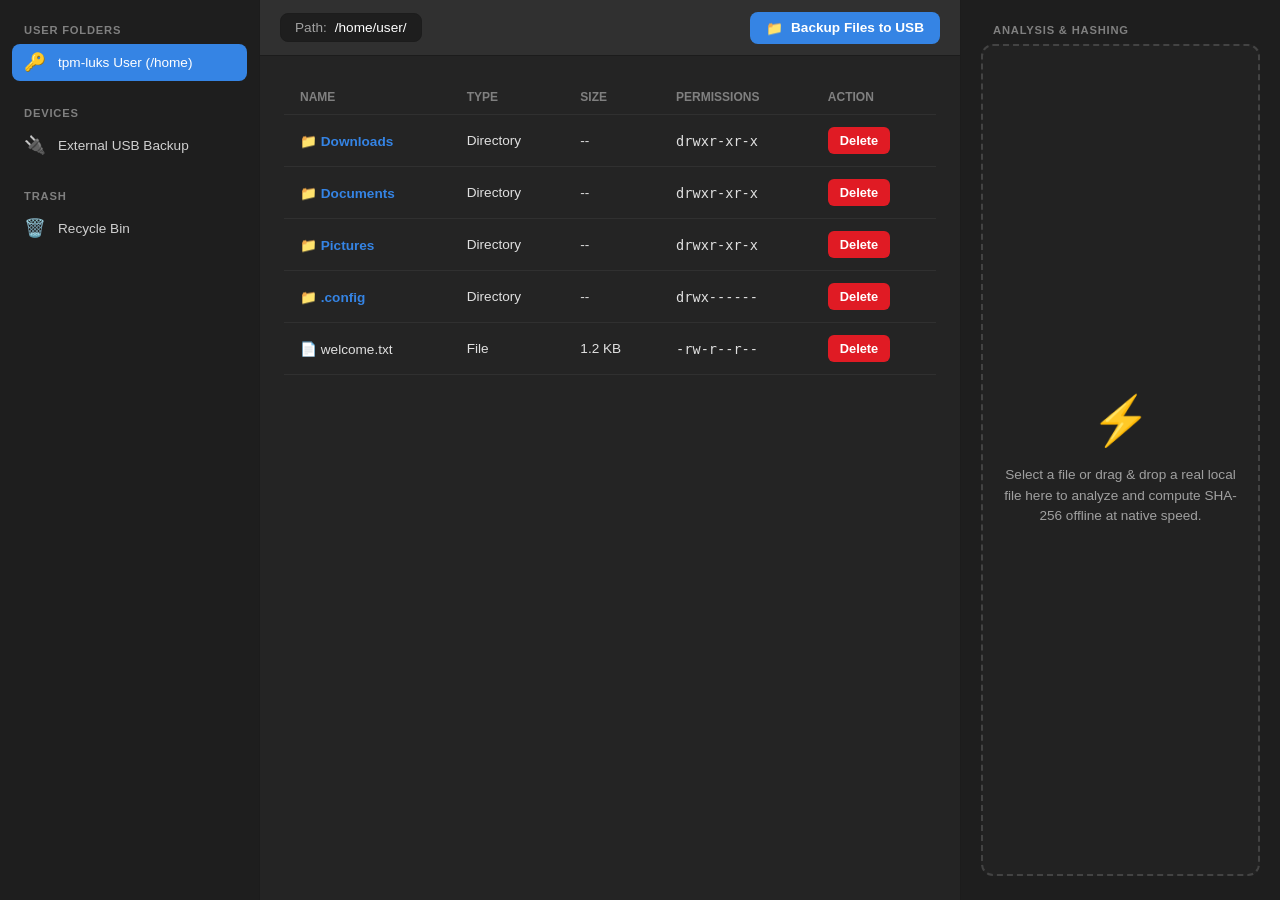
==== app/src/main/assets/files/index.html @ f73523fe "Initial commit: Anodyne Desktop Android container with multi-webview tab multitasking, AMOLED trackp" ====
<!DOCTYPE html>
<html lang="en">
<head>
    <meta charset="UTF-8">
    <meta name="viewport" content="width=device-width, initial-scale=1.0">
    <title>Files | Anodyne File Viewer</title>
    <link rel="stylesheet" href="style.css">
    <script src="qrc:///qtwebchannel/qwebchannel.js"></script>
</head>
<body>
    <div class="files-app-container">
        <!-- Sidebar Navigation -->
        <aside class="files-sidebar">
            <div class="section-title">User Folders</div>
            <ul class="drive-list">
                <li id="sb-user-home" class="active" onclick="switchDirectory('user-home')">
                    <span class="icon">🔑</span>
                    <span class="label">tpm-luks User (/home)</span>
                </li>
            </ul>

            <div class="section-title">Devices</div>
            <ul class="drive-list">
                <li id="sb-external-usb" onclick="switchDirectory('external-usb')">
                    <span class="icon">🔌</span>
                    <span class="label">External USB Backup</span>
                </li>
            </ul>

            <div class="section-title">Trash</div>
            <ul class="drive-list">
                <li id="sb-recycle-bin" onclick="switchDirectory('recycle-bin')">
                    <span class="icon">🗑️</span>
                    <span class="label">Recycle Bin</span>
                </li>
            </ul>
        </aside>

        <!-- Main Explorer Area -->
        <main class="files-main">
            <header class="explorer-header">
                <div class="path-bar">
                    <span>Path:</span>
                    <span id="current-path" class="path-text">/var/lib/anodyne/rootfs/</span>
                </div>
                <button class="btn btn-primary" onclick="triggerBackupJob()">
                    <span class="btn-icon">📁</span> Backup Files to USB
                </button>
            </header>

            <!-- File Grid/List -->
            <section class="explorer-content">
                <table class="files-table">
                    <thead>
                        <tr>
                            <th>Name</th>
                            <th>Type</th>
                            <th>Size</th>
                            <th>Permissions</th>
                            <th>Action</th>
                        </tr>
                    </thead>
                    <tbody id="files-list-body">
                        <!-- Populated dynamically via JS -->
                    </tbody>
                </table>
            </section>

            <!-- Task Telemetry Footer -->
            <footer id="files-telemetry-footer" class="files-footer hidden">
                <div class="footer-job-details">
                    <span class="job-lbl">Async System Copy Job</span>
                    <span id="footer-job-id" class="job-id">ID: ----</span>
                </div>
                <div class="footer-progress-track">
                    <div id="footer-progress-fill" class="footer-progress-fill" style="width: 0%"></div>
                </div>
                <div class="footer-status-row" style="display: flex; justify-content: space-between; align-items: center; width: 100%;">
                    <div>
                        <span id="footer-percentage-text">0% Completed</span>
                        <span id="footer-status-msg" style="margin-left: 10px;">Executing File Worker...</span>
                    </div>
                    <div class="job-controls">
                        <button id="btn-pause" class="btn btn-secondary btn-sm" onclick="controlJob('pause')">Pause</button>
                        <button id="btn-resume" class="btn btn-secondary btn-sm hidden" onclick="controlJob('resume')">Resume</button>
                        <button id="btn-cancel" class="btn btn-danger btn-sm" onclick="controlJob('cancel')">Cancel</button>
                    </div>
                </div>
            </footer>
        </main>

        <!-- File Details & Analysis Sidebar -->
        <aside class="details-sidebar" id="details-sidebar">
            <div class="section-title">Analysis & Hashing</div>
            
            <!-- Empty State / Dropzone -->
            <div id="details-empty-state" class="details-empty-state">
                <div class="drop-icon">⚡</div>
                <p class="drop-label">Select a file or drag & drop a real local file here to analyze and compute SHA-256 offline at native speed.</p>
            </div>

            <!-- Details Content -->
            <div id="details-active-state" class="details-active-state hidden">
                <div class="details-card">
                    <div class="detail-row">
                        <span class="detail-label">Name:</span>
                        <span id="detail-name" class="detail-value">--</span>
                    </div>
                    <div class="detail-row">
                        <span class="detail-label">Type:</span>
                        <span id="detail-type" class="detail-value">--</span>
                    </div>
                    <div class="detail-row">
                        <span class="detail-label">Size:</span>
                        <span id="detail-size" class="detail-value">--</span>
                    </div>
                    <div class="detail-row">
                        <span class="detail-label">Permissions:</span>
                        <span id="detail-perms" class="detail-value"><code>--</code></span>
                    </div>
                </div>

                <!-- Hash Controls -->
                <div class="hash-section">
                    <button class="btn btn-primary" id="btn-calculate-hash" onclick="calculateFileHash()" style="width: 100%; justify-content: center; margin-top: 15px;">
                        ⚡ Calculate Checksum (WASM)
                    </button>
                    <div id="hash-status" class="hash-status-msg" style="margin-top: 10px; font-size: 0.9em; color: #ffcc00; text-align: center;">Initializing WASM engine...</div>
                    <div id="hash-result-box" class="hash-result-box hidden" style="margin-top: 12px; border-top: 1px solid rgba(255,255,255,0.1); padding-top: 12px;">
                        <div class="hash-label" style="font-size: 0.85em; color: #a0a0a0; margin-bottom: 6px;">SHA-256 Checksum:</div>
                        <textarea id="hash-value" class="hash-value-area" readonly style="width: 100%; height: 60px; background: rgba(0,0,0,0.2); border: 1px solid rgba(255,255,255,0.1); color: #4caf50; font-family: monospace; font-size: 0.85em; padding: 6px; border-radius: 4px; resize: none; box-sizing: border-box; outline: none; word-break: break-all;"></textarea>
                        <div class="hash-duration" style="font-size: 0.8em; color: #a0a0a0; margin-top: 4px; text-align: right;">Duration: <span id="hash-duration-val" style="font-weight: bold; color: white;">--</span> ms</div>
                    </div>
                </div>
            </div>
        </aside>
    </div>

    <script src="script.js"></script>
</body>
</html>
---- app/src/main/assets/files/style.css ----
* {
    box-sizing: border-box;
    margin: 0;
    padding: 0;
}

body {
    background-color: #242424;
    color: #ffffff;
    font-family: Cantarell, -apple-system, BlinkMacSystemFont, "Segoe UI", Roboto, Helvetica, Arial, sans-serif;
    overflow: hidden;
    height: 100vh;
}

.files-app-container {
    display: flex;
    height: 100vh;
    width: 100vw;
}

/* Sidebar Styling - Gnome Style */
.files-sidebar {
    width: 260px;
    background-color: #1e1e1e;
    border-right: 1px solid #1c1c1c;
    padding: 24px 12px;
    display: flex;
    flex-direction: column;
    flex-shrink: 0;
}

.section-title {
    font-size: 0.7rem;
    color: #808080;
    text-transform: uppercase;
    letter-spacing: 0.8px;
    margin-bottom: 8px;
    margin-left: 12px;
    font-weight: 700;
}

.drive-list {
    list-style: none;
    margin-bottom: 24px;
}

.drive-list li {
    display: flex;
    align-items: center;
    gap: 12px;
    padding: 8px 12px;
    border-radius: 8px;
    cursor: pointer;
    margin-bottom: 2px;
    transition: background-color 0.15s, color 0.15s;
    color: #d0d0d0;
}

.drive-list li:hover {
    background-color: #2d2d2d;
    color: #ffffff;
}

.drive-list li.active {
    background-color: #3584e4;
    color: #ffffff;
}

.drive-list li.active .label {
    color: #ffffff;
}

.drive-list li .icon {
    font-size: 1.1rem;
}

.drive-list li .label {
    font-size: 0.85rem;
    font-weight: 500;
    color: #d0d0d0;
}

/* Main Explorer Pane - Gnome Nautilus Style */
.files-main {
    flex-grow: 1;
    display: flex;
    flex-direction: column;
    height: 100%;
    background-color: #242424;
}

.explorer-header {
    height: 56px;
    border-bottom: 1px solid #1c1c1c;
    display: flex;
    align-items: center;
    justify-content: space-between;
    padding: 0 20px;
    background-color: #303030;
    flex-shrink: 0;
}

.path-bar {
    display: flex;
    align-items: center;
    gap: 8px;
    font-size: 0.85rem;
    color: #a0a0a0;
    background-color: #1e1e1e;
    padding: 6px 14px;
    border-radius: 8px;
    border: 1px solid #1c1c1c;
}

.path-text {
    font-family: Cantarell, "Segoe UI", sans-serif;
    color: #ffffff;
    font-weight: 500;
}

.btn {
    border: none;
    border-radius: 8px;
    padding: 8px 16px;
    font-size: 0.85rem;
    font-weight: 600;
    cursor: pointer;
    display: flex;
    align-items: center;
    gap: 8px;
    transition: background-color 0.15s, transform 0.1s;
}

.btn:active {
    transform: scale(0.98);
}

.btn-primary {
    background-color: #3584e4;
    color: #ffffff;
}

.btn-primary:hover {
    background-color: #1c71d8;
}

/* Table explorer styling */
.explorer-content {
    flex-grow: 1;
    overflow-y: auto;
    padding: 24px;
}

.files-table {
    width: 100%;
    border-collapse: collapse;
    text-align: left;
}

.files-table th {
    color: #808080;
    font-size: 0.75rem;
    text-transform: uppercase;
    font-weight: 700;
    padding: 10px 16px;
    border-bottom: 1px solid #303030;
}

.files-table td {
    padding: 12px 16px;
    font-size: 0.85rem;
    border-bottom: 1px solid #303030;
    color: #e0e0e0;
}

.files-table tr {
    cursor: pointer;
    transition: background-color 0.1s;
}

.files-table tr:hover td {
    background-color: #2d2d2d;
    color: #ffffff;
}

.files-table tr.folder td:first-child {
    color: #3584e4; /* Blue folder color matching Gnome standard */
    font-weight: 600;
}

.files-table tr.folder:hover td:first-child {
    color: #62a0ea;
}

/* Footer Status Bar for Telemetry */
.files-footer {
    background-color: #303030;
    border-top: 1px solid #1c1c1c;
    padding: 16px 20px;
    display: flex;
    flex-direction: column;
    gap: 10px;
    flex-shrink: 0;
}

.footer-job-details {
    display: flex;
    justify-content: space-between;
    align-items: center;
}

.job-lbl {
    font-size: 0.85rem;
    font-weight: 600;
    color: #e0e0e0;
}

.job-id {
    font-family: monospace;
    font-size: 0.8rem;
    color: #808080;
}

.footer-progress-track {
    background-color: #1e1e1e;
    height: 8px;
    border-radius: 4px;
    width: 100%;
    overflow: hidden;
}

.footer-progress-fill {
    background-color: #3584e4;
    height: 100%;
    width: 0%;
    border-radius: 4px;
    transition: width 0.3s ease-out;
}

.footer-status-row {
    display: flex;
    justify-content: space-between;
    font-size: 0.8rem;
    color: #f6d32d;
    font-weight: 600;
}

#footer-status-msg {
    color: #a0a0a0;
    font-weight: 500;
}

.hidden {
    display: none !important;
}

.btn-sm {
    padding: 6px 12px;
    font-size: 0.8rem;
    border-radius: 6px;
}

.btn-secondary {
    background-color: #3a3a3a;
    color: #ffffff;
    border: 1px solid #4a4a4a;
}

.btn-secondary:hover {
    background-color: #454545;
}

.btn-danger {
    background-color: #e01b24;
    color: #ffffff;
}

.btn-danger:hover {
    background-color: #c01c28;
}

/* File Details & Analysis Sidebar */
.details-sidebar {
    width: 320px;
    background-color: #1e1e1e;
    border-left: 1px solid #1c1c1c;
    padding: 24px 20px;
    display: flex;
    flex-direction: column;
    flex-shrink: 0;
    overflow-y: auto;
}

.details-empty-state {
    display: flex;
    flex-direction: column;
    align-items: center;
    justify-content: center;
    flex-grow: 1;
    border: 2px dashed rgba(255, 255, 255, 0.15);
    border-radius: 12px;
    padding: 20px;
    text-align: center;
    background: rgba(255, 255, 255, 0.02);
    transition: background-color 0.2s, border-color 0.2s;
    cursor: pointer;
}

.details-empty-state.dragover {
    background-color: rgba(53, 132, 228, 0.1);
    border-color: #3584e4;
}

.drop-icon {
    font-size: 3rem;
    color: #3584e4;
    margin-bottom: 16px;
    animation: pulse-glow 2s infinite alternate;
}

.drop-label {
    font-size: 0.85rem;
    color: #a0a0a0;
    line-height: 1.5;
}

.details-active-state {
    display: flex;
    flex-direction: column;
    gap: 20px;
}

.details-card {
    background: rgba(255, 255, 255, 0.04);
    border: 1px solid rgba(255, 255, 255, 0.08);
    border-radius: 10px;
    padding: 16px;
    display: flex;
    flex-direction: column;
    gap: 12px;
}

.detail-row {
    display: flex;
    flex-direction: column;
    gap: 4px;
}

.detail-label {
    font-size: 0.75rem;
    color: #808080;
    text-transform: uppercase;
    font-weight: 700;
}

.detail-value {
    font-size: 0.9rem;
    color: #ffffff;
    font-weight: 500;
    word-break: break-all;
}

.hash-value-area {
    width: 100%;
    height: 60px;
    background: rgba(0, 0, 0, 0.3);
    border: 1px solid rgba(255, 255, 255, 0.1);
    color: #50e3c2 !important;
    font-family: monospace;
    font-size: 0.8rem;
    padding: 8px;
    border-radius: 6px;
    resize: none;
    box-sizing: border-box;
    outline: none;
    word-break: break-all;
    margin-top: 4px;
}

@keyframes pulse-glow {
    0% {
        transform: scale(1);
        text-shadow: 0 0 10px rgba(53, 132, 228, 0.3);
    }
    100% {
        transform: scale(1.05);
        text-shadow: 0 0 20px rgba(53, 132, 228, 0.6);
    }
}
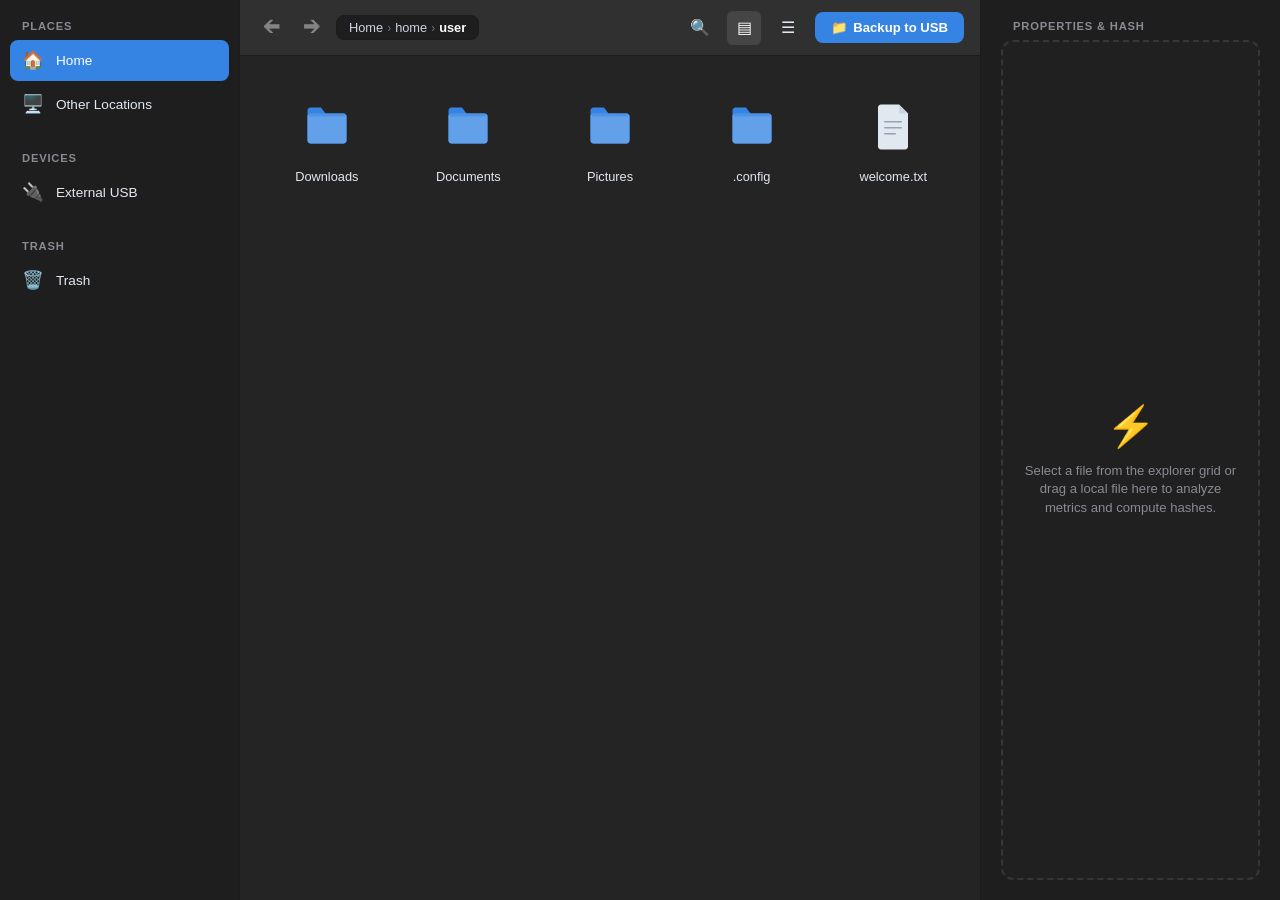
==== commit adfea290: "Transform File manager and Settings system PWAs to mimic the latest GNOME Nautilus and Settings apps" ====
--- a/app/src/main/assets/files/index.html
+++ b/app/src/main/assets/files/index.html
@@ -9,13 +9,17 @@
 </head>
 <body>
     <div class="files-app-container">
-        <!-- Sidebar Navigation -->
+        <!-- Sidebar Navigation (GNOME Nautilus Style) -->
         <aside class="files-sidebar">
-            <div class="section-title">User Folders</div>
+            <div class="section-title">Places</div>
             <ul class="drive-list">
                 <li id="sb-user-home" class="active" onclick="switchDirectory('user-home')">
-                    <span class="icon">🔑</span>
-                    <span class="label">tpm-luks User (/home)</span>
+                    <span class="icon">🏠</span>
+                    <span class="label">Home</span>
+                </li>
+                <li id="sb-system-root" onclick="switchDirectory('system-root')">
+                    <span class="icon">🖥️</span>
+                    <span class="label">Other Locations</span>
                 </li>
             </ul>
 
@@ -23,7 +27,7 @@
             <ul class="drive-list">
                 <li id="sb-external-usb" onclick="switchDirectory('external-usb')">
                     <span class="icon">🔌</span>
-                    <span class="label">External USB Backup</span>
+                    <span class="label">External USB</span>
                 </li>
             </ul>
 
@@ -31,39 +35,37 @@
             <ul class="drive-list">
                 <li id="sb-recycle-bin" onclick="switchDirectory('recycle-bin')">
                     <span class="icon">🗑️</span>
-                    <span class="label">Recycle Bin</span>
+                    <span class="label">Trash</span>
                 </li>
             </ul>
         </aside>
 
         <!-- Main Explorer Area -->
         <main class="files-main">
+            <!-- Nautilus Header Bar -->
             <header class="explorer-header">
-                <div class="path-bar">
-                    <span>Path:</span>
-                    <span id="current-path" class="path-text">/var/lib/anodyne/rootfs/</span>
+                <div class="header-left">
+                    <button class="nav-btn" onclick="historyBack()" id="btn-back" title="Go Back">🡰</button>
+                    <button class="nav-btn" onclick="historyForward()" id="btn-forward" title="Go Forward">🡲</button>
+                    <div class="nautilus-breadcrumbs" id="nautilus-breadcrumbs">
+                        <!-- Populated dynamically via JS -->
+                    </div>
                 </div>
-                <button class="btn btn-primary" onclick="triggerBackupJob()">
-                    <span class="btn-icon">📁</span> Backup Files to USB
-                </button>
+                <div class="header-right">
+                    <button class="header-action-btn" title="Search files">🔍</button>
+                    <button class="header-action-btn active" title="Grid view">▤</button>
+                    <button class="header-action-btn" title="View options">☰</button>
+                    <button class="btn btn-primary" onclick="triggerBackupJob()">
+                        <span class="btn-icon">📁</span> Backup to USB
+                    </button>
+                </div>
             </header>
 
-            <!-- File Grid/List -->
+            <!-- File Grid Content Pane -->
             <section class="explorer-content">
-                <table class="files-table">
-                    <thead>
-                        <tr>
-                            <th>Name</th>
-                            <th>Type</th>
-                            <th>Size</th>
-                            <th>Permissions</th>
-                            <th>Action</th>
-                        </tr>
-                    </thead>
-                    <tbody id="files-list-body">
-                        <!-- Populated dynamically via JS -->
-                    </tbody>
-                </table>
+                <div class="files-grid" id="files-grid">
+                    <!-- Populated dynamically via JS -->
+                </div>
             </section>
 
             <!-- Task Telemetry Footer -->
@@ -91,12 +93,12 @@
 
         <!-- File Details & Analysis Sidebar -->
         <aside class="details-sidebar" id="details-sidebar">
-            <div class="section-title">Analysis & Hashing</div>
+            <div class="section-title">Properties & Hash</div>
             
             <!-- Empty State / Dropzone -->
             <div id="details-empty-state" class="details-empty-state">
                 <div class="drop-icon">⚡</div>
-                <p class="drop-label">Select a file or drag & drop a real local file here to analyze and compute SHA-256 offline at native speed.</p>
+                <p class="drop-label">Select a file from the explorer grid or drag a local file here to analyze metrics and compute hashes.</p>
             </div>
 
             <!-- Details Content -->
--- a/app/src/main/assets/files/style.css
+++ b/app/src/main/assets/files/style.css
@@ -18,12 +18,12 @@
     width: 100vw;
 }
 
-/* Sidebar Styling - Gnome Style */
+/* Sidebar Styling - Gnome Nautilus Style */
 .files-sidebar {
-    width: 260px;
+    width: 240px;
     background-color: #1e1e1e;
     border-right: 1px solid #1c1c1c;
-    padding: 24px 12px;
+    padding: 20px 10px;
     display: flex;
     flex-direction: column;
     flex-shrink: 0;
@@ -31,7 +31,7 @@
 
 .section-title {
     font-size: 0.7rem;
-    color: #808080;
+    color: #8a8a93;
     text-transform: uppercase;
     letter-spacing: 0.8px;
     margin-bottom: 8px;
@@ -48,25 +48,21 @@
     display: flex;
     align-items: center;
     gap: 12px;
-    padding: 8px 12px;
+    padding: 10px 12px;
     border-radius: 8px;
     cursor: pointer;
-    margin-bottom: 2px;
-    transition: background-color 0.15s, color 0.15s;
-    color: #d0d0d0;
+    margin-bottom: 3px;
+    transition: background-color 0.1s, color 0.1s;
+    color: #e2e8f0;
 }
 
 .drive-list li:hover {
-    background-color: #2d2d2d;
+    background-color: rgba(255, 255, 255, 0.05);
     color: #ffffff;
 }
 
 .drive-list li.active {
     background-color: #3584e4;
-    color: #ffffff;
-}
-
-.drive-list li.active .label {
     color: #ffffff;
 }
 
@@ -77,7 +73,6 @@
 .drive-list li .label {
     font-size: 0.85rem;
     font-weight: 500;
-    color: #d0d0d0;
 }
 
 /* Main Explorer Pane - Gnome Nautilus Style */
@@ -95,39 +90,109 @@
     display: flex;
     align-items: center;
     justify-content: space-between;
-    padding: 0 20px;
+    padding: 0 16px;
     background-color: #303030;
     flex-shrink: 0;
 }
 
-.path-bar {
+.header-left {
     display: flex;
     align-items: center;
     gap: 8px;
-    font-size: 0.85rem;
-    color: #a0a0a0;
+}
+
+.header-right {
+    display: flex;
+    align-items: center;
+    gap: 10px;
+}
+
+.nav-btn {
+    background: transparent;
+    border: none;
+    color: #ffffff;
+    font-size: 1.1rem;
+    cursor: pointer;
+    width: 32px;
+    height: 32px;
+    display: flex;
+    align-items: center;
+    justify-content: center;
+    border-radius: 50%;
+    transition: background-color 0.15s;
+}
+
+.nav-btn:hover {
+    background-color: rgba(255, 255, 255, 0.08);
+}
+
+.header-action-btn {
+    background: transparent;
+    border: none;
+    color: #e2e8f0;
+    font-size: 1rem;
+    cursor: pointer;
+    width: 34px;
+    height: 34px;
+    display: flex;
+    align-items: center;
+    justify-content: center;
+    border-radius: 6px;
+    transition: background-color 0.15s, color 0.15s;
+}
+
+.header-action-btn:hover {
+    background-color: rgba(255, 255, 255, 0.08);
+    color: #ffffff;
+}
+
+.header-action-btn.active {
+    background-color: rgba(255, 255, 255, 0.1);
+    color: #ffffff;
+}
+
+/* Breadcrumbs (Nautilus style segment cards) */
+.nautilus-breadcrumbs {
+    display: flex;
+    align-items: center;
+    gap: 4px;
     background-color: #1e1e1e;
-    padding: 6px 14px;
+    padding: 4px 12px;
     border-radius: 8px;
     border: 1px solid #1c1c1c;
-}
-
-.path-text {
-    font-family: Cantarell, "Segoe UI", sans-serif;
-    color: #ffffff;
+    font-size: 0.8rem;
+}
+
+.breadcrumb-item {
+    cursor: pointer;
+    color: #cbd5e1;
     font-weight: 500;
+}
+
+.breadcrumb-item:hover {
+    color: #ffffff;
+}
+
+.breadcrumb-separator {
+    color: #64748b;
+    font-size: 0.75rem;
+}
+
+.breadcrumb-item.active {
+    color: #ffffff;
+    font-weight: 600;
 }
 
 .btn {
     border: none;
     border-radius: 8px;
     padding: 8px 16px;
-    font-size: 0.85rem;
+    font-size: 0.82rem;
     font-weight: 600;
     cursor: pointer;
     display: flex;
     align-items: center;
-    gap: 8px;
+    gap: 6px;
     transition: background-color 0.15s, transform 0.1s;
 }
 
@@ -144,52 +209,66 @@
     background-color: #1c71d8;
 }
 
-/* Table explorer styling */
+/* Nautilus Grid Explorer layout */
 .explorer-content {
     flex-grow: 1;
     overflow-y: auto;
     padding: 24px;
 }
 
-.files-table {
-    width: 100%;
-    border-collapse: collapse;
-    text-align: left;
-}
-
-.files-table th {
-    color: #808080;
-    font-size: 0.75rem;
-    text-transform: uppercase;
-    font-weight: 700;
-    padding: 10px 16px;
-    border-bottom: 1px solid #303030;
-}
-
-.files-table td {
-    padding: 12px 16px;
-    font-size: 0.85rem;
-    border-bottom: 1px solid #303030;
-    color: #e0e0e0;
-}
-
-.files-table tr {
-    cursor: pointer;
-    transition: background-color 0.1s;
-}
-
-.files-table tr:hover td {
-    background-color: #2d2d2d;
-    color: #ffffff;
-}
-
-.files-table tr.folder td:first-child {
-    color: #3584e4; /* Blue folder color matching Gnome standard */
-    font-weight: 600;
-}
-
-.files-table tr.folder:hover td:first-child {
-    color: #62a0ea;
+.files-grid {
+    display: grid;
+    grid-template-columns: repeat(auto-fill, minmax(110px, 1fr));
+    gap: 16px;
+}
+
+.grid-item {
+    display: flex;
+    flex-direction: column;
+    align-items: center;
+    text-align: center;
+    padding: 14px 10px;
+    border-radius: 10px;
+    cursor: pointer;
+    user-select: none;
+    transition: background-color 0.12s, border-color 0.12s;
+    border: 1px solid transparent;
+}
+
+.grid-item:hover {
+    background-color: rgba(255, 255, 255, 0.05);
+}
+
+.grid-item.selected {
+    background-color: #3584e4;
+    border-color: #1c71d8;
+}
+
+.grid-item.selected .item-name {
+    color: #ffffff;
+    background-color: #1c71d8;
+    border-radius: 4px;
+    padding: 1px 6px;
+}
+
+.item-icon {
+    margin-bottom: 8px;
+    display: flex;
+    justify-content: center;
+    align-items: center;
+    width: 64px;
+    height: 64px;
+}
+
+.item-name {
+    font-size: 0.8rem;
+    color: #e2e8f0;
+    max-width: 100%;
+    overflow: hidden;
+    text-overflow: ellipsis;
+    white-space: nowrap;
+    font-weight: 500;
+    padding: 2px 4px;
 }
 
 /* Footer Status Bar for Telemetry */
@@ -281,10 +360,10 @@
 
 /* File Details & Analysis Sidebar */
 .details-sidebar {
-    width: 320px;
+    width: 300px;
     background-color: #1e1e1e;
     border-left: 1px solid #1c1c1c;
-    padding: 24px 20px;
+    padding: 20px;
     display: flex;
     flex-direction: column;
     flex-shrink: 0;
@@ -297,47 +376,47 @@
     align-items: center;
     justify-content: center;
     flex-grow: 1;
-    border: 2px dashed rgba(255, 255, 255, 0.15);
+    border: 2px dashed rgba(255, 255, 255, 0.1);
     border-radius: 12px;
     padding: 20px;
     text-align: center;
-    background: rgba(255, 255, 255, 0.02);
+    background: rgba(255, 255, 255, 0.01);
     transition: background-color 0.2s, border-color 0.2s;
     cursor: pointer;
 }
 
 .details-empty-state.dragover {
-    background-color: rgba(53, 132, 228, 0.1);
+    background-color: rgba(53, 132, 228, 0.08);
     border-color: #3584e4;
 }
 
 .drop-icon {
-    font-size: 3rem;
+    font-size: 2.5rem;
     color: #3584e4;
-    margin-bottom: 16px;
+    margin-bottom: 12px;
     animation: pulse-glow 2s infinite alternate;
 }
 
 .drop-label {
-    font-size: 0.85rem;
-    color: #a0a0a0;
-    line-height: 1.5;
+    font-size: 0.82rem;
+    color: #8a8a93;
+    line-height: 1.4;
 }
 
 .details-active-state {
     display: flex;
     flex-direction: column;
-    gap: 20px;
+    gap: 18px;
 }
 
 .details-card {
-    background: rgba(255, 255, 255, 0.04);
-    border: 1px solid rgba(255, 255, 255, 0.08);
+    background: rgba(255, 255, 255, 0.03);
+    border: 1px solid rgba(255, 255, 255, 0.06);
     border-radius: 10px;
-    padding: 16px;
-    display: flex;
-    flex-direction: column;
-    gap: 12px;
+    padding: 14px;
+    display: flex;
+    flex-direction: column;
+    gap: 10px;
 }
 
 .detail-row {
@@ -347,14 +426,14 @@
 }
 
 .detail-label {
-    font-size: 0.75rem;
-    color: #808080;
+    font-size: 0.72rem;
+    color: #8a8a93;
     text-transform: uppercase;
     font-weight: 700;
 }
 
 .detail-value {
-    font-size: 0.9rem;
+    font-size: 0.88rem;
     color: #ffffff;
     font-weight: 500;
     word-break: break-all;
@@ -365,7 +444,7 @@
     height: 60px;
     background: rgba(0, 0, 0, 0.3);
     border: 1px solid rgba(255, 255, 255, 0.1);
-    color: #50e3c2 !important;
+    color: #8ff0a4 !important;
     font-family: monospace;
     font-size: 0.8rem;
     padding: 8px;
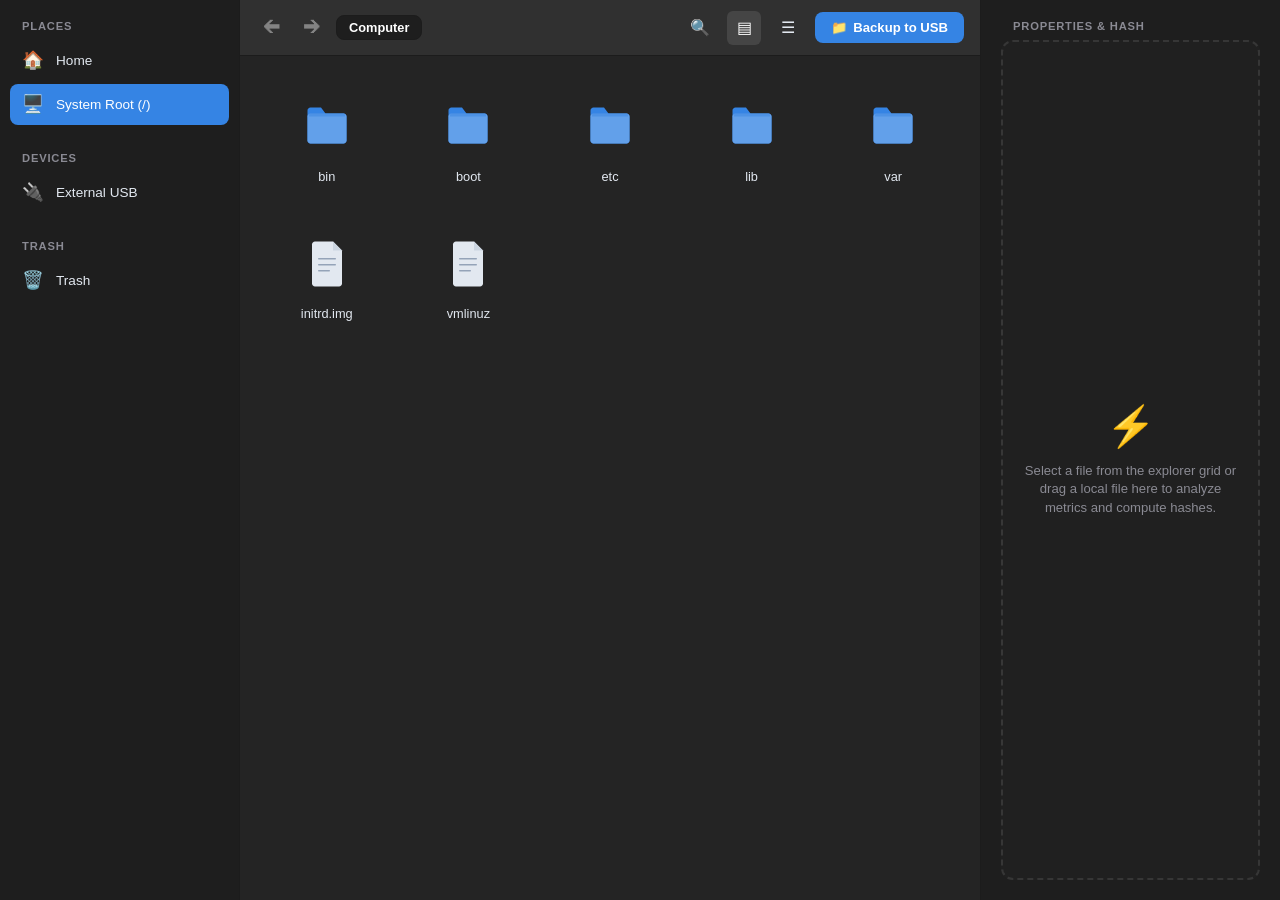
==== commit 141efc9a: "Implement two-finger scroll injection, tab context menu, Alt+Num shortcuts, default root folder in f" ====
--- a/app/src/main/assets/files/index.html
+++ b/app/src/main/assets/files/index.html
@@ -4,8 +4,477 @@
     <meta charset="UTF-8">
     <meta name="viewport" content="width=device-width, initial-scale=1.0">
     <title>Files | Anodyne File Viewer</title>
-    <link rel="stylesheet" href="style.css">
     <script src="qrc:///qtwebchannel/qwebchannel.js"></script>
+    <style>
+        * {
+            box-sizing: border-box;
+            margin: 0;
+            padding: 0;
+        }
+
+        body {
+            background-color: #242424;
+            color: #ffffff;
+            font-family: Cantarell, -apple-system, BlinkMacSystemFont, "Segoe UI", Roboto, Helvetica, Arial, sans-serif;
+            overflow: hidden;
+            height: 100vh;
+        }
+
+        .files-app-container {
+            display: flex;
+            height: 100vh;
+            width: 100vw;
+        }
+
+        /* Sidebar Styling - Gnome Nautilus Style */
+        .files-sidebar {
+            width: 240px;
+            background-color: #1e1e1e;
+            border-right: 1px solid #1c1c1c;
+            padding: 20px 10px;
+            display: flex;
+            flex-direction: column;
+            flex-shrink: 0;
+        }
+
+        .section-title {
+            font-size: 0.7rem;
+            color: #8a8a93;
+            text-transform: uppercase;
+            letter-spacing: 0.8px;
+            margin-bottom: 8px;
+            margin-left: 12px;
+            font-weight: 700;
+        }
+
+        .drive-list {
+            list-style: none;
+            margin-bottom: 24px;
+        }
+
+        .drive-list li {
+            display: flex;
+            align-items: center;
+            gap: 12px;
+            padding: 10px 12px;
+            border-radius: 8px;
+            cursor: pointer;
+            margin-bottom: 3px;
+            transition: background-color 0.1s, color 0.1s;
+            color: #e2e8f0;
+        }
+
+        .drive-list li:hover {
+            background-color: rgba(255, 255, 255, 0.05);
+            color: #ffffff;
+        }
+
+        .drive-list li.active {
+            background-color: #3584e4;
+            color: #ffffff;
+        }
+
+        .drive-list li .icon {
+            font-size: 1.1rem;
+        }
+
+        .drive-list li .label {
+            font-size: 0.85rem;
+            font-weight: 500;
+        }
+
+        /* Main Explorer Pane - Gnome Nautilus Style */
+        .files-main {
+            flex-grow: 1;
+            display: flex;
+            flex-direction: column;
+            height: 100%;
+            background-color: #242424;
+        }
+
+        .explorer-header {
+            height: 56px;
+            border-bottom: 1px solid #1c1c1c;
+            display: flex;
+            align-items: center;
+            justify-content: space-between;
+            padding: 0 16px;
+            background-color: #303030;
+            flex-shrink: 0;
+        }
+
+        .header-left {
+            display: flex;
+            align-items: center;
+            gap: 8px;
+        }
+
+        .header-right {
+            display: flex;
+            align-items: center;
+            gap: 10px;
+        }
+
+        .nav-btn {
+            background: transparent;
+            border: none;
+            color: #ffffff;
+            font-size: 1.1rem;
+            cursor: pointer;
+            width: 32px;
+            height: 32px;
+            display: flex;
+            align-items: center;
+            justify-content: center;
+            border-radius: 50%;
+            transition: background-color 0.15s;
+        }
+
+        .nav-btn:hover {
+            background-color: rgba(255, 255, 255, 0.08);
+        }
+
+        .header-action-btn {
+            background: transparent;
+            border: none;
+            color: #e2e8f0;
+            font-size: 1rem;
+            cursor: pointer;
+            width: 34px;
+            height: 34px;
+            display: flex;
+            align-items: center;
+            justify-content: center;
+            border-radius: 6px;
+            transition: background-color 0.15s, color 0.15s;
+        }
+
+        .header-action-btn:hover {
+            background-color: rgba(255, 255, 255, 0.08);
+            color: #ffffff;
+        }
+
+        .header-action-btn.active {
+            background-color: rgba(255, 255, 255, 0.1);
+            color: #ffffff;
+        }
+
+        /* Breadcrumbs (Nautilus style segment cards) */
+        .nautilus-breadcrumbs {
+            display: flex;
+            align-items: center;
+            gap: 4px;
+            background-color: #1e1e1e;
+            padding: 4px 12px;
+            border-radius: 8px;
+            border: 1px solid #1c1c1c;
+            font-size: 0.8rem;
+        }
+
+        .breadcrumb-item {
+            cursor: pointer;
+            color: #cbd5e1;
+            font-weight: 500;
+        }
+
+        .breadcrumb-item:hover {
+            color: #ffffff;
+        }
+
+        .breadcrumb-separator {
+            color: #64748b;
+            font-size: 0.75rem;
+        }
+
+        .breadcrumb-item.active {
+            color: #ffffff;
+            font-weight: 600;
+        }
+
+        .btn {
+            border: none;
+            border-radius: 8px;
+            padding: 8px 16px;
+            font-size: 0.82rem;
+            font-weight: 600;
+            cursor: pointer;
+            display: flex;
+            align-items: center;
+            gap: 6px;
+            transition: background-color 0.15s, transform 0.1s;
+        }
+
+        .btn:active {
+            transform: scale(0.98);
+        }
+
+        .btn-primary {
+            background-color: #3584e4;
+            color: #ffffff;
+        }
+
+        .btn-primary:hover {
+            background-color: #1c71d8;
+        }
+
+        /* Nautilus Grid Explorer layout */
+        .explorer-content {
+            flex-grow: 1;
+            overflow-y: auto;
+            padding: 24px;
+        }
+
+        .files-grid {
+            display: grid;
+            grid-template-columns: repeat(auto-fill, minmax(110px, 1fr));
+            gap: 16px;
+        }
+
+        .grid-item {
+            display: flex;
+            flex-direction: column;
+            align-items: center;
+            text-align: center;
+            padding: 14px 10px;
+            border-radius: 10px;
+            cursor: pointer;
+            user-select: none;
+            transition: background-color 0.12s, border-color 0.12s;
+            border: 1px solid transparent;
+        }
+
+        .grid-item:hover {
+            background-color: rgba(255, 255, 255, 0.05);
+        }
+
+        .grid-item.selected {
+            background-color: #3584e4;
+            border-color: #1c71d8;
+        }
+
+        .grid-item.selected .item-name {
+            color: #ffffff;
+            background-color: #1c71d8;
+            border-radius: 4px;
+            padding: 1px 6px;
+        }
+
+        .item-icon {
+            margin-bottom: 8px;
+            display: flex;
+            justify-content: center;
+            align-items: center;
+            width: 64px;
+            height: 64px;
+        }
+
+        .item-name {
+            font-size: 0.8rem;
+            color: #e2e8f0;
+            max-width: 100%;
+            overflow: hidden;
+            text-overflow: ellipsis;
+            white-space: nowrap;
+            font-weight: 500;
+            padding: 2px 4px;
+        }
+
+        /* Footer Status Bar for Telemetry */
+        .files-footer {
+            background-color: #303030;
+            border-top: 1px solid #1c1c1c;
+            padding: 16px 20px;
+            display: flex;
+            flex-direction: column;
+            gap: 10px;
+            flex-shrink: 0;
+        }
+
+        .footer-job-details {
+            display: flex;
+            justify-content: space-between;
+            align-items: center;
+        }
+
+        .job-lbl {
+            font-size: 0.85rem;
+            font-weight: 600;
+            color: #e0e0e0;
+        }
+
+        .job-id {
+            font-family: monospace;
+            font-size: 0.8rem;
+            color: #808080;
+        }
+
+        .footer-progress-track {
+            background-color: #1e1e1e;
+            height: 8px;
+            border-radius: 4px;
+            width: 100%;
+            overflow: hidden;
+        }
+
+        .footer-progress-fill {
+            background-color: #3584e4;
+            height: 100%;
+            width: 0%;
+            border-radius: 4px;
+            transition: width 0.3s ease-out;
+        }
+
+        .footer-status-row {
+            display: flex;
+            justify-content: space-between;
+            font-size: 0.8rem;
+            color: #f6d32d;
+            font-weight: 600;
+        }
+
+        #footer-status-msg {
+            color: #a0a0a0;
+            font-weight: 500;
+        }
+
+        .hidden {
+            display: none !important;
+        }
+
+        .btn-sm {
+            padding: 6px 12px;
+            font-size: 0.8rem;
+            border-radius: 6px;
+        }
+
+        .btn-secondary {
+            background-color: #3a3a3a;
+            color: #ffffff;
+            border: 1px solid #4a4a4a;
+        }
+
+        .btn-secondary:hover {
+            background-color: #454545;
+        }
+
+        .btn-danger {
+            background-color: #e01b24;
+            color: #ffffff;
+        }
+
+        .btn-danger:hover {
+            background-color: #c01c28;
+        }
+
+        /* File Details & Analysis Sidebar */
+        .details-sidebar {
+            width: 300px;
+            background-color: #1e1e1e;
+            border-left: 1px solid #1c1c1c;
+            padding: 20px;
+            display: flex;
+            flex-direction: column;
+            flex-shrink: 0;
+            overflow-y: auto;
+        }
+
+        .details-empty-state {
+            display: flex;
+            flex-direction: column;
+            align-items: center;
+            justify-content: center;
+            flex-grow: 1;
+            border: 2px dashed rgba(255, 255, 255, 0.1);
+            border-radius: 12px;
+            padding: 20px;
+            text-align: center;
+            background: rgba(255, 255, 255, 0.01);
+            transition: background-color 0.2s, border-color 0.2s;
+            cursor: pointer;
+        }
+
+        .details-empty-state.dragover {
+            background-color: rgba(53, 132, 228, 0.08);
+            border-color: #3584e4;
+        }
+
+        .drop-icon {
+            font-size: 2.5rem;
+            color: #3584e4;
+            margin-bottom: 12px;
+            animation: pulse-glow 2s infinite alternate;
+        }
+
+        .drop-label {
+            font-size: 0.82rem;
+            color: #8a8a93;
+            line-height: 1.4;
+        }
+
+        .details-active-state {
+            display: flex;
+            flex-direction: column;
+            gap: 18px;
+        }
+
+        .details-card {
+            background: rgba(255, 255, 255, 0.03);
+            border: 1px solid rgba(255, 255, 255, 0.06);
+            border-radius: 10px;
+            padding: 14px;
+            display: flex;
+            flex-direction: column;
+            gap: 10px;
+        }
+
+        .detail-row {
+            display: flex;
+            flex-direction: column;
+            gap: 4px;
+        }
+
+        .detail-label {
+            font-size: 0.72rem;
+            color: #8a8a93;
+            text-transform: uppercase;
+            font-weight: 700;
+        }
+
+        .detail-value {
+            font-size: 0.88rem;
+            color: #ffffff;
+            font-weight: 500;
+            word-break: break-all;
+        }
+
+        .hash-value-area {
+            width: 100%;
+            height: 60px;
+            background: rgba(0, 0, 0, 0.3);
+            border: 1px solid rgba(255, 255, 255, 0.1);
+            color: #8ff0a4 !important;
+            font-family: monospace;
+            font-size: 0.8rem;
+            padding: 8px;
+            border-radius: 6px;
+            resize: none;
+            box-sizing: border-box;
+            outline: none;
+            word-break: break-all;
+            margin-top: 4px;
+        }
+
+        @keyframes pulse-glow {
+            0% {
+                transform: scale(1);
+                text-shadow: 0 0 10px rgba(53, 132, 228, 0.3);
+            }
+            100% {
+                transform: scale(1.05);
+                text-shadow: 0 0 20px rgba(53, 132, 228, 0.6);
+            }
+        }
+    </style>
 </head>
 <body>
     <div class="files-app-container">
@@ -13,13 +482,13 @@
         <aside class="files-sidebar">
             <div class="section-title">Places</div>
             <ul class="drive-list">
-                <li id="sb-user-home" class="active" onclick="switchDirectory('user-home')">
+                <li id="sb-user-home" onclick="switchDirectory('user-home')">
                     <span class="icon">🏠</span>
                     <span class="label">Home</span>
                 </li>
-                <li id="sb-system-root" onclick="switchDirectory('system-root')">
+                <li id="sb-system-root" class="active" onclick="switchDirectory('system-root')">
                     <span class="icon">🖥️</span>
-                    <span class="label">Other Locations</span>
+                    <span class="label">System Root (/)</span>
                 </li>
             </ul>
 
@@ -138,6 +607,435 @@
         </aside>
     </div>
 
-    <script src="script.js"></script>
+    <script>
+        let hashWorker = null;
+        let selectedFileData = null;
+        let selectedFileName = "";
+        let currentDirectoryKey = "";
+
+        // Navigation history
+        let navigationHistory = [];
+        let historyIndex = -1;
+
+        document.addEventListener("DOMContentLoaded", function() {
+            initializeAnodyneIPCBridge();
+            initializeHashWorker();
+            initializeDragAndDrop();
+            // Default to system root view
+            navigateTo('system-root');
+        });
+
+        let activeJobId = "";
+
+        // 1. Host QWebChannel Synchronization
+        function initializeAnodyneIPCBridge() {
+            if (typeof qt !== 'undefined' && qt.webChannelTransport) {
+                new QWebChannel(qt.webChannelTransport, function(channel) {
+                    window.sysContext = channel.objects.sysContext;
+                    sysContext.logWebEvent("Files PWA: Channel bridge synchronized.");
+
+                    sysContext.nativeJobProgressChanged.connect(function(jobId, progress) {
+                        if (activeJobId !== jobId) {
+                            activeJobId = jobId;
+                            document.getElementById("btn-pause").classList.remove("hidden");
+                            document.getElementById("btn-resume").classList.add("hidden");
+                        }
+                        updateFooterTaskBar(jobId, progress);
+                    });
+
+                    sysContext.nativeJobFinished.connect(function(jobId, success, message) {
+                        completeFooterTaskBar(jobId, success, message);
+                    });
+                });
+            } else if (window.sysContext) {
+                sysContext.logWebEvent("Files PWA: Android bridge synchronized.");
+                
+                window.onNativeJobProgressChanged = function(jobId, progress) {
+                    if (activeJobId !== jobId) {
+                        activeJobId = jobId;
+                        document.getElementById("btn-pause").classList.remove("hidden");
+                        document.getElementById("btn-resume").classList.add("hidden");
+                    }
+                    updateFooterTaskBar(jobId, progress);
+                };
+                
+                window.onNativeJobFinished = function(jobId, success, message) {
+                    completeFooterTaskBar(jobId, success, message);
+                };
+            }
+        }
+
+        // 2. Directory Navigation Engine (Mocking namespaces)
+        const fileSystemData = {
+            'system-root': {
+                name: 'Other Locations',
+                path: '/',
+                items: [
+                    { name: 'bin', type: 'Directory', size: '--', perms: 'drwxr-xr-x' },
+                    { name: 'boot', type: 'Directory', size: '--', perms: 'drwxr-xr-x' },
+                    { name: 'etc', type: 'Directory', size: '--', perms: 'drwxr-xr-x' },
+                    { name: 'lib', type: 'Directory', size: '--', perms: 'drwxr-xr-x' },
+                    { name: 'var', type: 'Directory', size: '--', perms: 'drwxr-xr-x' },
+                    { name: 'initrd.img', type: 'File', size: '28.4 MB', perms: '-rw-r--r--' },
+                    { name: 'vmlinuz', type: 'File', size: '8.2 MB', perms: '-rw-r--r--' }
+                ]
+            },
+            'user-home': {
+                name: 'Home',
+                path: '/home/user',
+                items: [
+                    { name: 'Downloads', type: 'Directory', size: '--', perms: 'drwxr-xr-x' },
+                    { name: 'Documents', type: 'Directory', size: '--', perms: 'drwxr-xr-x' },
+                    { name: 'Pictures', type: 'Directory', size: '--', perms: 'drwxr-xr-x' },
+                    { name: '.config', type: 'Directory', size: '--', perms: 'drwx------' },
+                    { name: 'welcome.txt', type: 'File', size: '1.2 KB', perms: '-rw-r--r--' }
+                ]
+            },
+            'external-usb': {
+                name: 'External USB',
+                path: '/media/usb/backup',
+                items: [
+                    { name: 'SystemBackup_2026.tar.gz', type: 'Compressed Archive', size: '142.6 MB', perms: '-rw-r--r--' }
+                ]
+            },
+            'recycle-bin': {
+                name: 'Trash',
+                path: '/root/.recycle_bin',
+                items: [
+                    { name: 'old_kernel_config.bak', type: 'Backup File', size: '12 KB', perms: '-rw-r--r--' }
+                ]
+            }
+        };
+
+        function navigateTo(key) {
+            if (!fileSystemData[key]) return;
+            
+            // Add to history
+            if (historyIndex === -1 || navigationHistory[historyIndex] !== key) {
+                navigationHistory = navigationHistory.slice(0, historyIndex + 1);
+                navigationHistory.push(key);
+                historyIndex = navigationHistory.length - 1;
+            }
+            
+            switchDirectory(key);
+        }
+
+        function historyBack() {
+            if (historyIndex > 0) {
+                historyIndex--;
+                switchDirectory(navigationHistory[historyIndex]);
+            }
+        }
+
+        function historyForward() {
+            if (historyIndex < navigationHistory.length - 1) {
+                historyIndex++;
+                switchDirectory(navigationHistory[historyIndex]);
+            }
+        }
+
+        function updateHistoryButtons() {
+            const backBtn = document.getElementById("btn-back");
+            const forwardBtn = document.getElementById("btn-forward");
+            
+            if (backBtn) backBtn.style.opacity = (historyIndex > 0) ? "1" : "0.4";
+            if (forwardBtn) forwardBtn.style.opacity = (historyIndex < navigationHistory.length - 1) ? "1" : "0.4";
+        }
+
+        function switchDirectory(key) {
+            currentDirectoryKey = key;
+            const data = fileSystemData[key];
+            if (!data) return;
+
+            updateHistoryButtons();
+
+            // Update Sidebar visual highlights
+            const listItems = document.querySelectorAll(".files-sidebar li");
+            listItems.forEach(li => li.classList.remove("active"));
+            
+            const activeItem = document.getElementById("sb-" + key);
+            if (activeItem) {
+                activeItem.classList.add("active");
+            }
+
+            // Draw Breadcrumbs
+            buildBreadcrumbs(data.path, key);
+
+            // Populate file grid
+            const grid = document.getElementById("files-grid");
+            grid.innerHTML = "";
+
+            data.items.forEach(item => {
+                const itemEl = document.createElement("div");
+                itemEl.className = "grid-item";
+                
+                if (item.type === 'Directory') {
+                    itemEl.ondblclick = function() {
+                        // Nautilus double click navigation simulation
+                    };
+                }
+                
+                itemEl.onclick = function() {
+                    document.querySelectorAll(".grid-item").forEach(el => el.classList.remove("selected"));
+                    itemEl.classList.add("selected");
+                    selectVirtualFile(item.name, item.type, item.size, item.perms);
+                };
+                
+                // Clean vector icon drawings
+                const iconHtml = item.type === 'Directory' ? `
+                    <svg width="48" height="48" viewBox="0 0 64 64" fill="none" xmlns="http://www.w3.org/2000/svg">
+                      <path d="M6 10C6 7.79086 7.79086 6 10 6H24L30 14H54C56.2091 14 58 15.7909 58 18V50C58 52.2091 56.2091 54 54 54H10C7.79086 54 6 52.2091 6 50V10Z" fill="#3584e4"/>
+                      <path d="M6 18C6 15.7909 7.79086 14 10 14H54C56.2091 14 58 15.7909 58 18V50C58 52.2091 56.2091 54 54 54H10C7.79086 54 6 52.2091 6 50V18Z" fill="#62a0ea"/>
+                      <path d="M10 14H54C55.1046 14 56 14.8954 56 16V18H8V16C8 14.8954 8.89543 14 10 14Z" fill="#1c71d8" opacity="0.3"/>
+                    </svg>
+                ` : `
+                    <svg width="48" height="48" viewBox="0 0 64 64" fill="none" xmlns="http://www.w3.org/2000/svg">
+                      <path d="M12 6C12 3.79086 13.7909 2 16 2H40L52 14V58C52 60.2091 50.2091 62 48 62H16C13.7909 62 12 60.2091 12 58V6Z" fill="#e2e8f0"/>
+                      <path d="M40 2V14H52L40 2Z" fill="#cbd5e1"/>
+                      <rect x="20" y="24" width="24" height="2" rx="1" fill="#94a3b8"/>
+                      <rect x="20" y="32" width="24" height="2" rx="1" fill="#94a3b8"/>
+                      <rect x="20" y="40" width="16" height="2" rx="1" fill="#94a3b8"/>
+                    </svg>
+                `;
+
+                itemEl.innerHTML = `
+                    <div class="item-icon">${iconHtml}</div>
+                    <div class="item-name" title="${item.name}">${item.name}</div>
+                `;
+                grid.appendChild(itemEl);
+            });
+        }
+
+        function buildBreadcrumbs(path, key) {
+            const breadcrumbBox = document.getElementById("nautilus-breadcrumbs");
+            if (!breadcrumbBox) return;
+
+            breadcrumbBox.innerHTML = "";
+            const segments = path.split('/').filter(s => s.length > 0);
+            
+            // Root Segment
+            const rootItem = document.createElement("span");
+            rootItem.className = "breadcrumb-item" + (segments.length === 0 ? " active" : "");
+            rootItem.textContent = key === "system-root" ? "Computer" : "Home";
+            rootItem.onclick = () => navigateTo(key);
+            breadcrumbBox.appendChild(rootItem);
+
+            segments.forEach((seg, idx) => {
+                const sep = document.createElement("span");
+                sep.className = "breadcrumb-separator";
+                sep.textContent = " › ";
+                breadcrumbBox.appendChild(sep);
+
+                const item = document.createElement("span");
+                const isActive = (idx === segments.length - 1);
+                item.className = "breadcrumb-item" + (isActive ? " active" : "");
+                item.textContent = seg;
+                breadcrumbBox.appendChild(item);
+            });
+        }
+
+        function controlJob(action) {
+            if (window.sysContext && activeJobId) {
+                sysContext.jobControl(activeJobId, action);
+                if (action === 'pause') {
+                    document.getElementById("btn-pause").classList.add("hidden");
+                    document.getElementById("btn-resume").classList.remove("hidden");
+                    document.getElementById("footer-status-msg").textContent = "Job paused.";
+                } else if (action === 'resume') {
+                    document.getElementById("btn-resume").classList.add("hidden");
+                    document.getElementById("btn-pause").classList.remove("hidden");
+                    document.getElementById("footer-status-msg").textContent = "Writing file blocks asynchronously...";
+                } else if (action === 'cancel') {
+                    document.getElementById("footer-status-msg").textContent = "Canceling job...";
+                }
+            }
+        }
+
+        function triggerBackupJob() {
+            if (window.sysContext) {
+                sysContext.executeSystemCommand("files");
+            } else {
+                alert("Standalone Mode: QWebChannel not connected. Cannot start C++ worker.");
+            }
+        }
+
+        function updateFooterTaskBar(jobId, progress) {
+            const footer = document.getElementById("files-telemetry-footer");
+            footer.classList.remove("hidden");
+
+            document.getElementById("footer-job-id").textContent = "ID: " + jobId;
+            document.getElementById("footer-percentage-text").textContent = progress + "% Completed";
+            document.getElementById("footer-progress-fill").style.width = progress + "%";
+            document.getElementById("footer-status-msg").textContent = "Writing file blocks asynchronously...";
+        }
+
+        function completeFooterTaskBar(jobId, success, message) {
+            document.getElementById("footer-percentage-text").textContent = success ? "✓ Finished" : "✗ Failed";
+            document.getElementById("footer-status-msg").textContent = message;
+            
+            const progressFill = document.getElementById("footer-progress-fill");
+            progressFill.style.width = "100%";
+            progressFill.style.backgroundColor = success ? "#4caf50" : "#f44336";
+
+            setTimeout(function() {
+                document.getElementById("files-telemetry-footer").classList.add("hidden");
+                progressFill.style.width = "0%";
+                progressFill.style.backgroundColor = "#007acc";
+                activeJobId = "";
+            }, 3000);
+        }
+
+        function initializeHashWorker() {
+            const statusEl = document.getElementById("hash-status");
+            if (!statusEl) return;
+            
+            try {
+                hashWorker = new Worker("hash_worker.js");
+                hashWorker.onmessage = function(event) {
+                    const data = event.data;
+                    if (data.status === "ready") {
+                        statusEl.textContent = "✓ WASM engine active";
+                        statusEl.style.color = "#4caf50";
+                    } else if (data.status === "success") {
+                        statusEl.textContent = "✓ Calculation complete";
+                        statusEl.style.color = "#4caf50";
+                        
+                        document.getElementById("hash-result-box").classList.remove("hidden");
+                        document.getElementById("hash-value").value = data.hash;
+                        document.getElementById("hash-duration-val").textContent = data.duration;
+                        document.getElementById("btn-calculate-hash").disabled = false;
+                    } else if (data.status === "error") {
+                        statusEl.textContent = "❌ Initialization error";
+                        statusEl.style.color = "#f44336";
+                        console.error(data.error);
+                    }
+                };
+                hashWorker.onerror = function(err) {
+                    statusEl.textContent = "❌ Load error";
+                    statusEl.style.color = "#f44336";
+                    console.error(err);
+                };
+            } catch (e) {
+                statusEl.textContent = "❌ Web Workers unsupported";
+                statusEl.style.color = "#f44336";
+                console.error(e);
+            }
+        }
+
+        function selectVirtualFile(name, type, size, perms) {
+            document.getElementById("details-empty-state").classList.add("hidden");
+            document.getElementById("details-active-state").classList.remove("hidden");
+            
+            document.getElementById("detail-name").textContent = name;
+            document.getElementById("detail-type").textContent = type;
+            document.getElementById("detail-size").textContent = size;
+            document.getElementById("detail-perms").firstElementChild.textContent = perms;
+            
+            document.getElementById("hash-result-box").classList.add("hidden");
+            document.getElementById("hash-value").value = "";
+            
+            const calcBtn = document.getElementById("btn-calculate-hash");
+            const statusEl = document.getElementById("hash-status");
+            
+            if (type === "Directory") {
+                calcBtn.disabled = true;
+                calcBtn.style.opacity = 0.5;
+                statusEl.textContent = "Cannot compute checksum for directory";
+                statusEl.style.color = "#a0a0a0";
+                selectedFileData = null;
+            } else {
+                calcBtn.disabled = false;
+                calcBtn.style.opacity = 1;
+                statusEl.textContent = "Ready to hash virtual payload";
+                statusEl.style.color = "#ffcc00";
+                
+                const mockContent = `Anodyne OS Mock File Payload for: ${name} (${size}) permissions: ${perms}`;
+                const encoder = new TextEncoder();
+                selectedFileData = encoder.encode(mockContent).buffer;
+                selectedFileName = name;
+            }
+        }
+
+        function initializeDragAndDrop() {
+            const dropzone = document.getElementById("details-sidebar");
+            const emptyState = document.getElementById("details-empty-state");
+            if (!dropzone) return;
+            
+            ['dragenter', 'dragover'].forEach(eventName => {
+                dropzone.addEventListener(eventName, (e) => {
+                    e.preventDefault();
+                    e.stopPropagation();
+                    emptyState.classList.add("dragover");
+                }, false);
+            });
+            
+            ['dragleave', 'drop'].forEach(eventName => {
+                dropzone.addEventListener(eventName, (e) => {
+                    e.preventDefault();
+                    e.stopPropagation();
+                    emptyState.classList.remove("dragover");
+                }, false);
+            });
+            
+            dropzone.addEventListener('drop', (e) => {
+                const dt = e.dataTransfer;
+                const files = dt.files;
+                if (files.length > 0) {
+                    handleDroppedFile(files[0]);
+                }
+            }, false);
+        }
+
+        function handleDroppedFile(file) {
+            document.getElementById("details-empty-state").classList.add("hidden");
+            document.getElementById("details-active-state").classList.remove("hidden");
+            
+            document.getElementById("detail-name").textContent = file.name;
+            document.getElementById("detail-type").textContent = file.type || "Local File";
+            
+            let sizeStr = "";
+            if (file.size < 1024) sizeStr = file.size + " B";
+            else if (file.size < 1024 * 1024) sizeStr = (file.size / 1024).toFixed(1) + " KB";
+            else sizeStr = (file.size / (1024 * 1024)).toFixed(1) + " MB";
+            
+            document.getElementById("detail-size").textContent = sizeStr;
+            document.getElementById("detail-perms").firstElementChild.textContent = "-rw-r--r-- (local)";
+            
+            document.getElementById("hash-result-box").classList.add("hidden");
+            document.getElementById("hash-value").value = "";
+            
+            const calcBtn = document.getElementById("btn-calculate-hash");
+            const statusEl = document.getElementById("hash-status");
+            
+            calcBtn.disabled = true;
+            statusEl.textContent = "Reading local file...";
+            statusEl.style.color = "#ffcc00";
+            
+            const reader = new FileReader();
+            reader.onload = function(e) {
+                selectedFileData = e.target.result;
+                selectedFileName = file.name;
+                calcBtn.disabled = false;
+                statusEl.textContent = "Ready to hash local file";
+                statusEl.style.color = "#ffcc00";
+            };
+            reader.onerror = function() {
+                statusEl.textContent = "❌ Failed to read file";
+                statusEl.style.color = "#f44336";
+            };
+            reader.readAsArrayBuffer(file);
+        }
+
+        function calculateFileHash() {
+            if (!hashWorker || !selectedFileData) return;
+            
+            const statusEl = document.getElementById("hash-status");
+            statusEl.textContent = "⚡ Computing SHA-256 in background worker...";
+            statusEl.style.color = "#ffcc00";
+            document.getElementById("btn-calculate-hash").disabled = true;
+            
+            hashWorker.postMessage({ fileData: selectedFileData });
+        }
+    </script>
 </body>
 </html>
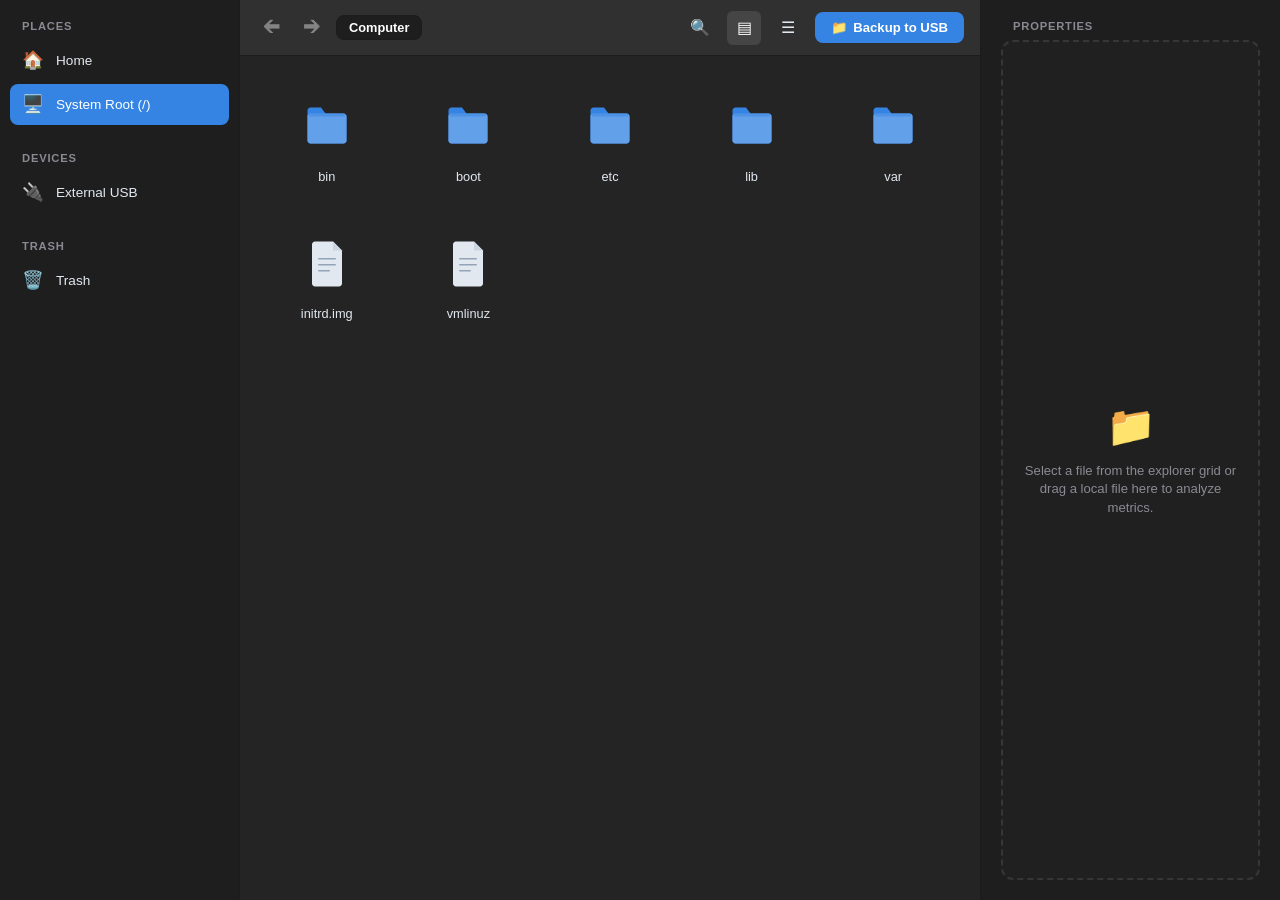
==== commit 2b5797df: "Refactor WebAssembly assets to wasm_cores, fix dropdown menu coordinate interaction and postWebMessa" ====
--- a/app/src/main/assets/files/index.html
+++ b/app/src/main/assets/files/index.html
@@ -447,22 +447,7 @@
             word-break: break-all;
         }
 
-        .hash-value-area {
-            width: 100%;
-            height: 60px;
-            background: rgba(0, 0, 0, 0.3);
-            border: 1px solid rgba(255, 255, 255, 0.1);
-            color: #8ff0a4 !important;
-            font-family: monospace;
-            font-size: 0.8rem;
-            padding: 8px;
-            border-radius: 6px;
-            resize: none;
-            box-sizing: border-box;
-            outline: none;
-            word-break: break-all;
-            margin-top: 4px;
-        }
+
 
         @keyframes pulse-glow {
             0% {
@@ -562,12 +547,12 @@
 
         <!-- File Details & Analysis Sidebar -->
         <aside class="details-sidebar" id="details-sidebar">
-            <div class="section-title">Properties & Hash</div>
+            <div class="section-title">Properties</div>
             
             <!-- Empty State / Dropzone -->
             <div id="details-empty-state" class="details-empty-state">
-                <div class="drop-icon">⚡</div>
-                <p class="drop-label">Select a file from the explorer grid or drag a local file here to analyze metrics and compute hashes.</p>
+                <div class="drop-icon">📁</div>
+                <p class="drop-label">Select a file from the explorer grid or drag a local file here to analyze metrics.</p>
             </div>
 
             <!-- Details Content -->
@@ -591,24 +576,12 @@
                     </div>
                 </div>
 
-                <!-- Hash Controls -->
-                <div class="hash-section">
-                    <button class="btn btn-primary" id="btn-calculate-hash" onclick="calculateFileHash()" style="width: 100%; justify-content: center; margin-top: 15px;">
-                        ⚡ Calculate Checksum (WASM)
-                    </button>
-                    <div id="hash-status" class="hash-status-msg" style="margin-top: 10px; font-size: 0.9em; color: #ffcc00; text-align: center;">Initializing WASM engine...</div>
-                    <div id="hash-result-box" class="hash-result-box hidden" style="margin-top: 12px; border-top: 1px solid rgba(255,255,255,0.1); padding-top: 12px;">
-                        <div class="hash-label" style="font-size: 0.85em; color: #a0a0a0; margin-bottom: 6px;">SHA-256 Checksum:</div>
-                        <textarea id="hash-value" class="hash-value-area" readonly style="width: 100%; height: 60px; background: rgba(0,0,0,0.2); border: 1px solid rgba(255,255,255,0.1); color: #4caf50; font-family: monospace; font-size: 0.85em; padding: 6px; border-radius: 4px; resize: none; box-sizing: border-box; outline: none; word-break: break-all;"></textarea>
-                        <div class="hash-duration" style="font-size: 0.8em; color: #a0a0a0; margin-top: 4px; text-align: right;">Duration: <span id="hash-duration-val" style="font-weight: bold; color: white;">--</span> ms</div>
-                    </div>
-                </div>
+
             </div>
         </aside>
     </div>
 
     <script>
-        let hashWorker = null;
         let selectedFileData = null;
         let selectedFileName = "";
         let currentDirectoryKey = "";
@@ -617,9 +590,52 @@
         let navigationHistory = [];
         let historyIndex = -1;
 
+        (function() {
+            var messagePort = null;
+            var pendingRequests = [];
+            var callbackMap = {};
+
+            window.addEventListener('message', function(e) {
+                if (e.data === 'init-ipc' && e.ports && e.ports.length > 0) {
+                    messagePort = e.ports[0];
+                    messagePort.onmessage = function(event) {
+                        // Secure WebMessagePort messages
+                    };
+                    
+                    while (pendingRequests.length > 0) {
+                        var req = pendingRequests.shift();
+                        messagePort.postMessage(JSON.stringify(req));
+                    }
+                }
+            });
+
+            window.addEventListener('anodyneIpcResponse', function(e) {
+                var detail = e.detail;
+                if (detail && callbackMap[detail.id]) {
+                    callbackMap[detail.id](detail.result);
+                    delete callbackMap[detail.id];
+                }
+            });
+
+            window.anodyneIPC = {
+                send: function(action) {
+                    var args = Array.prototype.slice.call(arguments, 1);
+                    var id = 'msg_' + Math.random().toString(36).substr(2, 9);
+                    return new Promise(function(resolve) {
+                        callbackMap[id] = resolve;
+                        var req = { id: id, action: action, args: args };
+                        if (messagePort) {
+                            messagePort.postMessage(JSON.stringify(req));
+                        } else {
+                            pendingRequests.push(req);
+                        }
+                    });
+                }
+            };
+        })();
+
         document.addEventListener("DOMContentLoaded", function() {
             initializeAnodyneIPCBridge();
-            initializeHashWorker();
             initializeDragAndDrop();
             // Default to system root view
             navigateTo('system-root');
@@ -629,40 +645,20 @@
 
         // 1. Host QWebChannel Synchronization
         function initializeAnodyneIPCBridge() {
-            if (typeof qt !== 'undefined' && qt.webChannelTransport) {
-                new QWebChannel(qt.webChannelTransport, function(channel) {
-                    window.sysContext = channel.objects.sysContext;
-                    sysContext.logWebEvent("Files PWA: Channel bridge synchronized.");
-
-                    sysContext.nativeJobProgressChanged.connect(function(jobId, progress) {
-                        if (activeJobId !== jobId) {
-                            activeJobId = jobId;
-                            document.getElementById("btn-pause").classList.remove("hidden");
-                            document.getElementById("btn-resume").classList.add("hidden");
-                        }
-                        updateFooterTaskBar(jobId, progress);
-                    });
-
-                    sysContext.nativeJobFinished.connect(function(jobId, success, message) {
-                        completeFooterTaskBar(jobId, success, message);
-                    });
-                });
-            } else if (window.sysContext) {
-                sysContext.logWebEvent("Files PWA: Android bridge synchronized.");
-                
-                window.onNativeJobProgressChanged = function(jobId, progress) {
-                    if (activeJobId !== jobId) {
-                        activeJobId = jobId;
-                        document.getElementById("btn-pause").classList.remove("hidden");
-                        document.getElementById("btn-resume").classList.add("hidden");
-                    }
-                    updateFooterTaskBar(jobId, progress);
-                };
-                
-                window.onNativeJobFinished = function(jobId, success, message) {
-                    completeFooterTaskBar(jobId, success, message);
-                };
-            }
+            window.anodyneIPC.send("logWebEvent", "Files PWA: WebMessagePort bridge synchronized.");
+            
+            window.onNativeJobProgressChanged = function(jobId, progress) {
+                if (activeJobId !== jobId) {
+                    activeJobId = jobId;
+                    document.getElementById("btn-pause").classList.remove("hidden");
+                    document.getElementById("btn-resume").classList.add("hidden");
+                }
+                updateFooterTaskBar(jobId, progress);
+            };
+            
+            window.onNativeJobFinished = function(jobId, success, message) {
+                completeFooterTaskBar(jobId, success, message);
+            };
         }
 
         // 2. Directory Navigation Engine (Mocking namespaces)
@@ -835,28 +831,22 @@
         }
 
         function controlJob(action) {
-            if (window.sysContext && activeJobId) {
-                sysContext.jobControl(activeJobId, action);
-                if (action === 'pause') {
-                    document.getElementById("btn-pause").classList.add("hidden");
-                    document.getElementById("btn-resume").classList.remove("hidden");
-                    document.getElementById("footer-status-msg").textContent = "Job paused.";
-                } else if (action === 'resume') {
-                    document.getElementById("btn-resume").classList.add("hidden");
-                    document.getElementById("btn-pause").classList.remove("hidden");
-                    document.getElementById("footer-status-msg").textContent = "Writing file blocks asynchronously...";
-                } else if (action === 'cancel') {
-                    document.getElementById("footer-status-msg").textContent = "Canceling job...";
-                }
+            window.anodyneIPC.send("jobControl", activeJobId, action);
+            if (action === 'pause') {
+                document.getElementById("btn-pause").classList.add("hidden");
+                document.getElementById("btn-resume").classList.remove("hidden");
+                document.getElementById("footer-status-msg").textContent = "Job paused.";
+            } else if (action === 'resume') {
+                document.getElementById("btn-resume").classList.add("hidden");
+                document.getElementById("btn-pause").classList.remove("hidden");
+                document.getElementById("footer-status-msg").textContent = "Writing file blocks asynchronously...";
+            } else if (action === 'cancel') {
+                document.getElementById("footer-status-msg").textContent = "Canceling job...";
             }
         }
 
         function triggerBackupJob() {
-            if (window.sysContext) {
-                sysContext.executeSystemCommand("files");
-            } else {
-                alert("Standalone Mode: QWebChannel not connected. Cannot start C++ worker.");
-            }
+            window.anodyneIPC.send("executeSystemCommand", "files");
         }
 
         function updateFooterTaskBar(jobId, progress) {
@@ -885,42 +875,7 @@
             }, 3000);
         }
 
-        function initializeHashWorker() {
-            const statusEl = document.getElementById("hash-status");
-            if (!statusEl) return;
-            
-            try {
-                hashWorker = new Worker("hash_worker.js");
-                hashWorker.onmessage = function(event) {
-                    const data = event.data;
-                    if (data.status === "ready") {
-                        statusEl.textContent = "✓ WASM engine active";
-                        statusEl.style.color = "#4caf50";
-                    } else if (data.status === "success") {
-                        statusEl.textContent = "✓ Calculation complete";
-                        statusEl.style.color = "#4caf50";
-                        
-                        document.getElementById("hash-result-box").classList.remove("hidden");
-                        document.getElementById("hash-value").value = data.hash;
-                        document.getElementById("hash-duration-val").textContent = data.duration;
-                        document.getElementById("btn-calculate-hash").disabled = false;
-                    } else if (data.status === "error") {
-                        statusEl.textContent = "❌ Initialization error";
-                        statusEl.style.color = "#f44336";
-                        console.error(data.error);
-                    }
-                };
-                hashWorker.onerror = function(err) {
-                    statusEl.textContent = "❌ Load error";
-                    statusEl.style.color = "#f44336";
-                    console.error(err);
-                };
-            } catch (e) {
-                statusEl.textContent = "❌ Web Workers unsupported";
-                statusEl.style.color = "#f44336";
-                console.error(e);
-            }
-        }
+
 
         function selectVirtualFile(name, type, size, perms) {
             document.getElementById("details-empty-state").classList.add("hidden");
@@ -930,30 +885,6 @@
             document.getElementById("detail-type").textContent = type;
             document.getElementById("detail-size").textContent = size;
             document.getElementById("detail-perms").firstElementChild.textContent = perms;
-            
-            document.getElementById("hash-result-box").classList.add("hidden");
-            document.getElementById("hash-value").value = "";
-            
-            const calcBtn = document.getElementById("btn-calculate-hash");
-            const statusEl = document.getElementById("hash-status");
-            
-            if (type === "Directory") {
-                calcBtn.disabled = true;
-                calcBtn.style.opacity = 0.5;
-                statusEl.textContent = "Cannot compute checksum for directory";
-                statusEl.style.color = "#a0a0a0";
-                selectedFileData = null;
-            } else {
-                calcBtn.disabled = false;
-                calcBtn.style.opacity = 1;
-                statusEl.textContent = "Ready to hash virtual payload";
-                statusEl.style.color = "#ffcc00";
-                
-                const mockContent = `Anodyne OS Mock File Payload for: ${name} (${size}) permissions: ${perms}`;
-                const encoder = new TextEncoder();
-                selectedFileData = encoder.encode(mockContent).buffer;
-                selectedFileName = name;
-            }
         }
 
         function initializeDragAndDrop() {
@@ -1000,41 +931,6 @@
             
             document.getElementById("detail-size").textContent = sizeStr;
             document.getElementById("detail-perms").firstElementChild.textContent = "-rw-r--r-- (local)";
-            
-            document.getElementById("hash-result-box").classList.add("hidden");
-            document.getElementById("hash-value").value = "";
-            
-            const calcBtn = document.getElementById("btn-calculate-hash");
-            const statusEl = document.getElementById("hash-status");
-            
-            calcBtn.disabled = true;
-            statusEl.textContent = "Reading local file...";
-            statusEl.style.color = "#ffcc00";
-            
-            const reader = new FileReader();
-            reader.onload = function(e) {
-                selectedFileData = e.target.result;
-                selectedFileName = file.name;
-                calcBtn.disabled = false;
-                statusEl.textContent = "Ready to hash local file";
-                statusEl.style.color = "#ffcc00";
-            };
-            reader.onerror = function() {
-                statusEl.textContent = "❌ Failed to read file";
-                statusEl.style.color = "#f44336";
-            };
-            reader.readAsArrayBuffer(file);
-        }
-
-        function calculateFileHash() {
-            if (!hashWorker || !selectedFileData) return;
-            
-            const statusEl = document.getElementById("hash-status");
-            statusEl.textContent = "⚡ Computing SHA-256 in background worker...";
-            statusEl.style.color = "#ffcc00";
-            document.getElementById("btn-calculate-hash").disabled = true;
-            
-            hashWorker.postMessage({ fileData: selectedFileData });
         }
     </script>
 </body>
